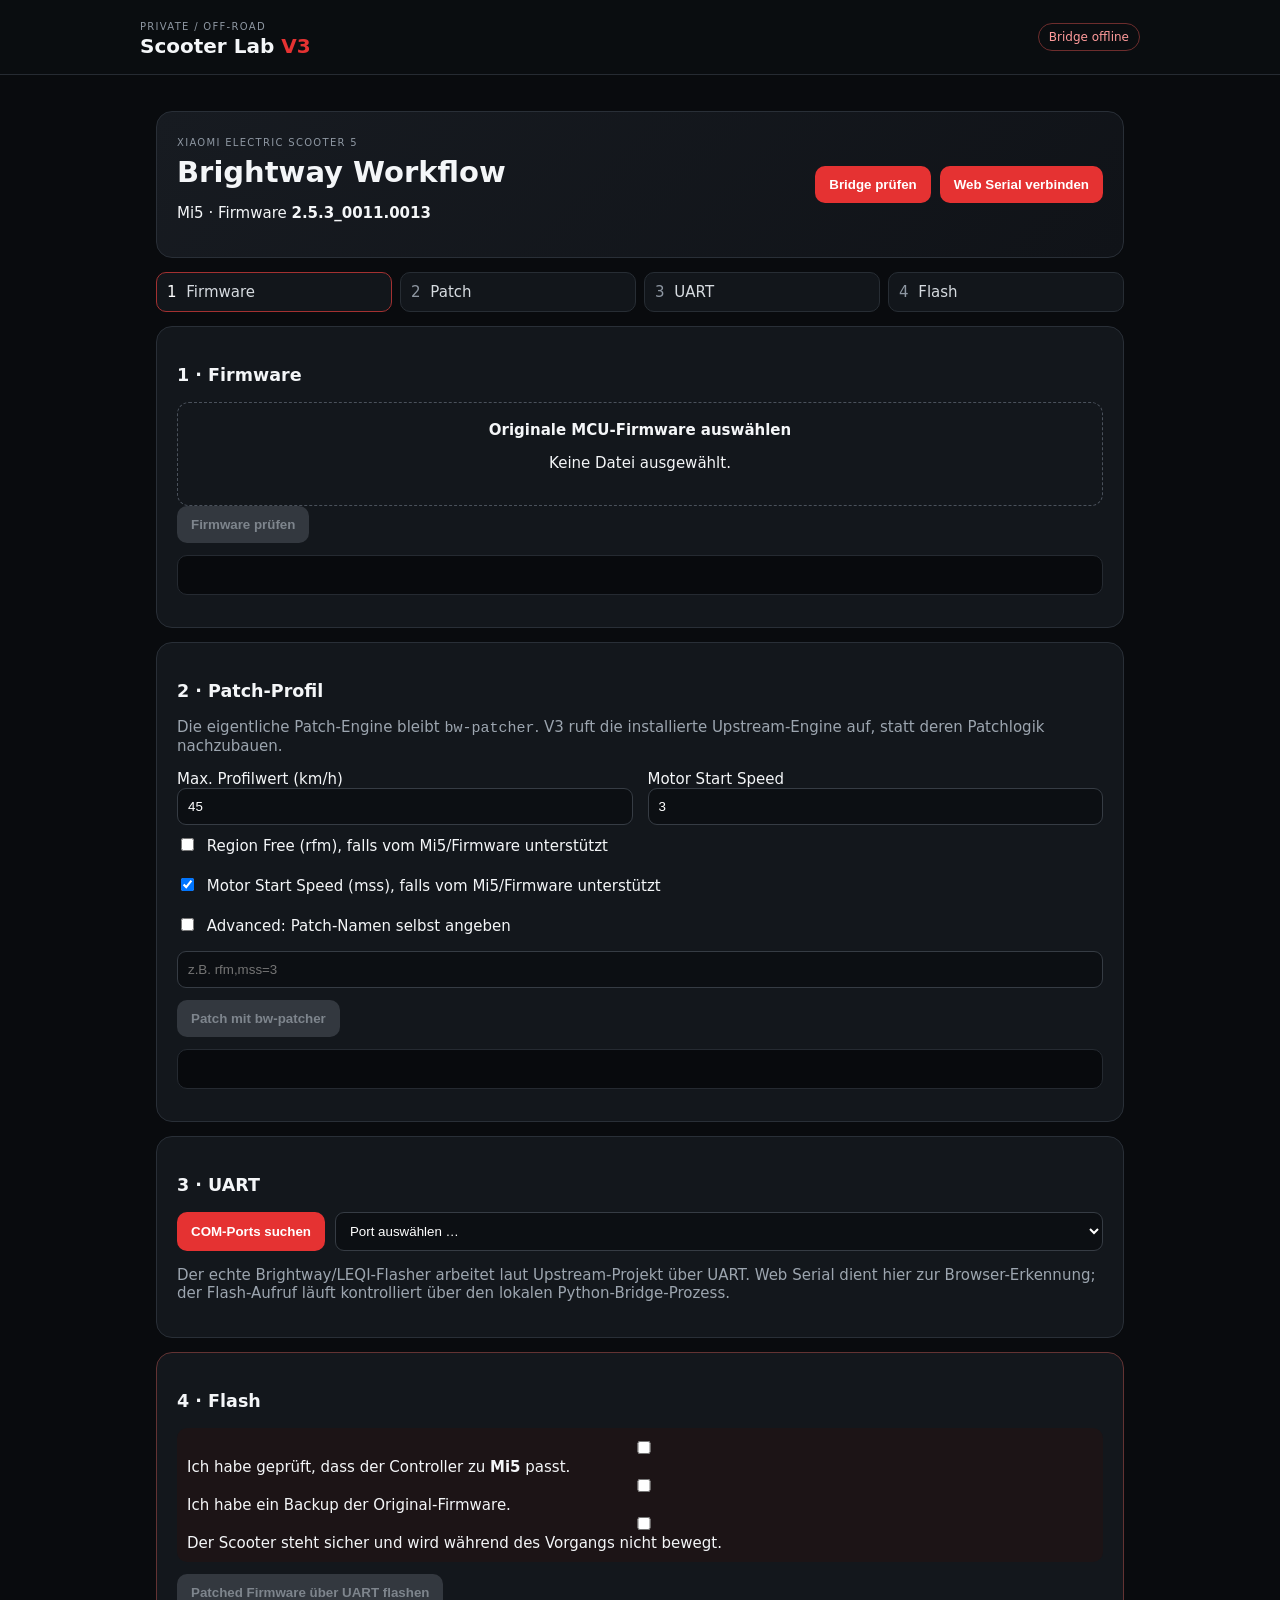
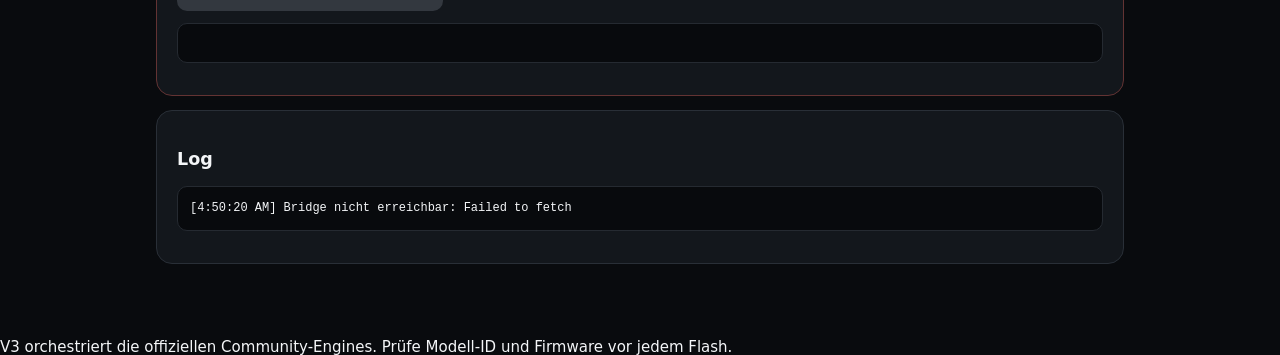
==== web/index.html @ 40575bbc "Add files via upload" ====
<!doctype html>
<html lang="de">
<head>
<meta charset="utf-8"><meta name="viewport" content="width=device-width,initial-scale=1">
<meta name="theme-color" content="#090b0e"><title>Scooter Lab V3 — Mi5</title>
<link rel="stylesheet" href="./styles.css">
</head>
<body>
<header><div><small>PRIVATE / OFF-ROAD</small><h1>Scooter Lab <span>V3</span></h1></div><div id="status" class="pill">Bridge offline</div></header>
<main>
<section class="hero card"><div><small>XIAOMI ELECTRIC SCOOTER 5</small><h2>Brightway Workflow</h2><p>Mi5 · Firmware <b>2.5.3_0011.0013</b></p></div><div class="actions"><button id="bridgeBtn">Bridge prüfen</button><button id="serialBtn">Web Serial verbinden</button></div></section>

<section class="steps">
<div class="step active" data-step="1">1 <span>Firmware</span></div>
<div class="step" data-step="2">2 <span>Patch</span></div>
<div class="step" data-step="3">3 <span>UART</span></div>
<div class="step" data-step="4">4 <span>Flash</span></div>
</section>

<section class="card">
<h3>1 · Firmware</h3>
<div class="drop"><input id="fw" type="file" accept=".bin"><label for="fw">Originale MCU-Firmware auswählen</label><p id="fwInfo">Keine Datei ausgewählt.</p></div>
<button id="inspect" disabled>Firmware prüfen</button>
<pre id="inspectOut"></pre>
</section>

<section class="card">
<h3>2 · Patch-Profil</h3>
<p class="muted">Die eigentliche Patch-Engine bleibt <code>bw-patcher</code>. V3 ruft die installierte Upstream-Engine auf, statt deren Patchlogik nachzubauen.</p>
<div class="grid">
<label>Max. Profilwert (km/h)<input id="speed" type="number" min="1" max="100" value="45"></label>
<label>Motor Start Speed<input id="mss" type="number" min="0" max="10" value="3"></label>
</div>
<label class="check"><input id="rfm" type="checkbox"> Region Free (rfm), falls vom Mi5/Firmware unterstützt</label>
<label class="check"><input id="mssOn" type="checkbox" checked> Motor Start Speed (mss), falls vom Mi5/Firmware unterstützt</label>
<label class="check"><input id="advanced" type="checkbox"> Advanced: Patch-Namen selbst angeben</label>
<input id="customPatches" class="wide" placeholder="z.B. rfm,mss=3" disabled>
<button id="patch" disabled>Patch mit bw-patcher</button>
<pre id="patchOut"></pre>
</section>

<section class="card">
<h3>3 · UART</h3>
<div class="uartrow"><button id="ports">COM-Ports suchen</button><select id="port"><option value="">Port auswählen …</option></select></div>
<p class="muted">Der echte Brightway/LEQI-Flasher arbeitet laut Upstream-Projekt über UART. Web Serial dient hier zur Browser-Erkennung; der Flash-Aufruf läuft kontrolliert über den lokalen Python-Bridge-Prozess.</p>
</section>

<section class="card danger">
<h3>4 · Flash</h3>
<div class="confirm"><label><input id="confirmModel" type="checkbox"> Ich habe geprüft, dass der Controller zu <b>Mi5</b> passt.</label>
<label><input id="confirmFile" type="checkbox"> Ich habe ein Backup der Original-Firmware.</label>
<label><input id="confirmGround" type="checkbox"> Der Scooter steht sicher und wird während des Vorgangs nicht bewegt.</label></div>
<button id="flash" disabled>Patched Firmware über UART flashen</button>
<pre id="flashOut"></pre>
</section>

<section class="card"><h3>Log</h3><pre id="log"></pre></section>
</main>
<footer>V3 orchestriert die offiziellen Community-Engines. Prüfe Modell-ID und Firmware vor jedem Flash.</footer>
<script type="module" src="./app.js"></script>
</body></html>
---- web/styles.css ----
*{box-sizing:border-box}body{margin:0;background:#090b0e;color:#f4f6f8;font:15px system-ui,sans-serif}header{position:sticky;top:0;z-index:2;display:flex;justify-content:space-between;align-items:center;padding:16px max(18px,calc((100vw - 1000px)/2));background:#0b0e12ee;border-bottom:1px solid #262b32;backdrop-filter:blur(12px)}h1{margin:0;font-size:20px}h1 span{color:#e53232}small{letter-spacing:.13em;color:#8e97a2;font-size:10px}main{max-width:1000px;margin:auto;padding:22px 16px 60px}.card{background:#13171c;border:1px solid #292f37;border-radius:16px;padding:20px;margin:14px 0}.hero{display:flex;justify-content:space-between;align-items:center;gap:18px;background:linear-gradient(135deg,#171b21,#101318)}h2{margin:5px 0;font-size:29px}.muted{color:#9ca5af}.actions{display:flex;gap:9px;flex-wrap:wrap}.pill{border:1px solid #624b1c;color:#e8c663;padding:6px 10px;border-radius:999px;font-size:12px}.pill.ok{border-color:#275f3b;color:#75dd9b}.pill.bad{border-color:#6d2d2d;color:#ff9b9b}.steps{display:grid;grid-template-columns:repeat(4,1fr);gap:8px;margin:14px 0}.step{background:#12161b;border:1px solid #272d34;border-radius:10px;padding:10px;color:#8e97a2}.step span{margin-left:5px;color:#d6dbe0}.step.active{border-color:#a33131;color:#fff}button{border:0;border-radius:10px;padding:11px 14px;background:#e53232;color:white;font-weight:700;cursor:pointer}button:disabled{background:#33383f;color:#7e858d;cursor:not-allowed}input,select{background:#0c0f13;color:#fff;border:1px solid #363c44;border-radius:9px;padding:10px;width:100%}.drop{border:1px dashed #4a515b;border-radius:12px;padding:18px;text-align:center}.drop input{display:none}.drop label{display:block;font-weight:700;cursor:pointer}.grid{display:grid;grid-template-columns:1fr 1fr;gap:15px}.check{display:block;padding:10px 0}.check input{width:auto;margin-right:8px}.wide{margin:6px 0 12px}.uartrow{display:grid;grid-template-columns:auto 1fr;gap:10px}pre{white-space:pre-wrap;word-break:break-word;background:#080a0d;border:1px solid #252a31;border-radius:10px;padding:12px;min-height:40px;font:12px/1.55 ui-monospace,monospace}.danger{border-color:#633333}.confirm{background:#1c1416;border-radius:10px;padding:10px;margin-bottom:12px}@media(max-width:700px){.hero{display:block}.actions button{width:100%}.grid{grid-template-columns:1fr}.steps span{display:none}.uartrow{grid-template-columns:1fr}}
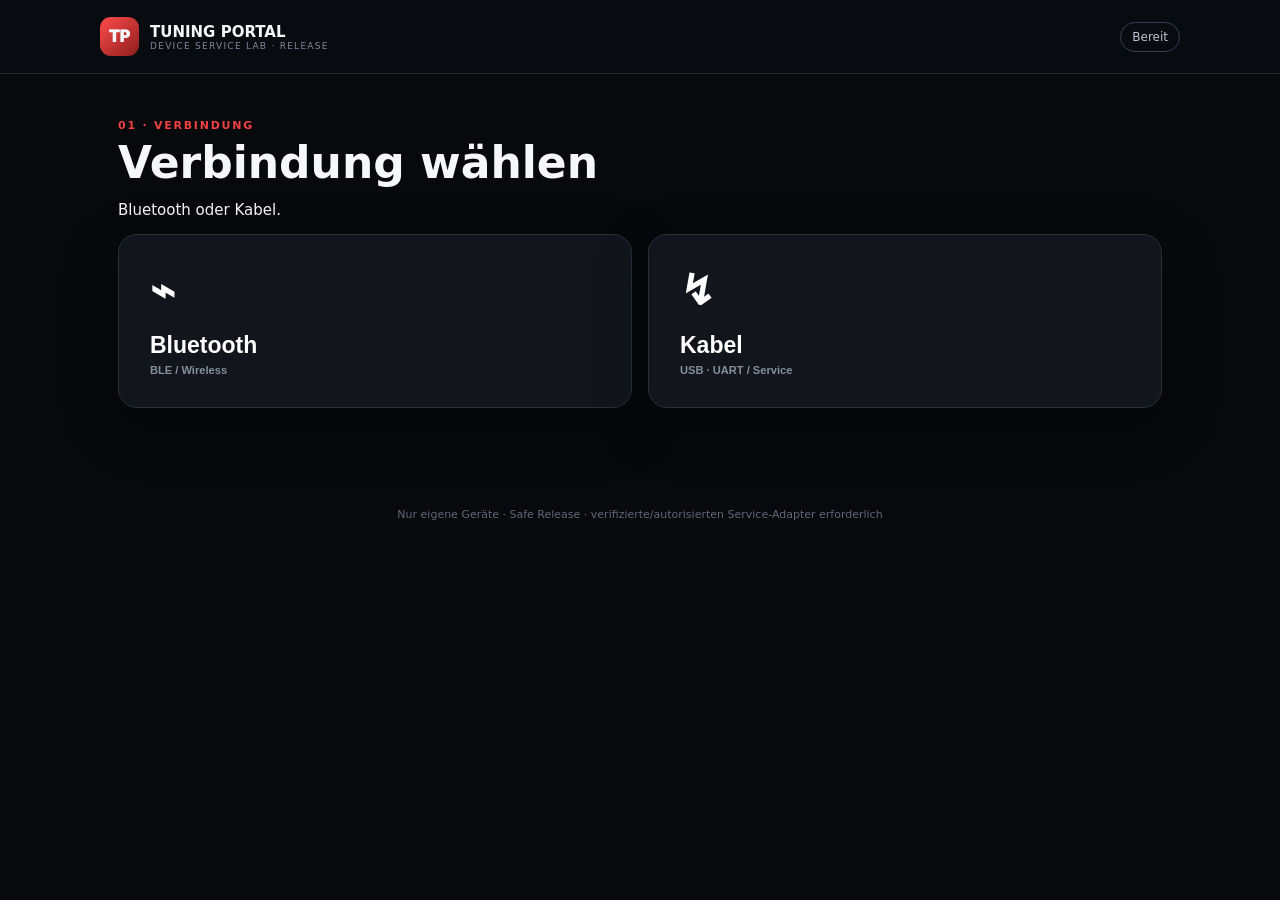
==== commit 524d8813: "Add files via upload" ====
--- a/web/index.html
+++ b/web/index.html
@@ -1,61 +1,10 @@
-<!doctype html>
-<html lang="de">
-<head>
-<meta charset="utf-8"><meta name="viewport" content="width=device-width,initial-scale=1">
-<meta name="theme-color" content="#090b0e"><title>Scooter Lab V3 — Mi5</title>
-<link rel="stylesheet" href="./styles.css">
-</head>
-<body>
-<header><div><small>PRIVATE / OFF-ROAD</small><h1>Scooter Lab <span>V3</span></h1></div><div id="status" class="pill">Bridge offline</div></header>
+<!doctype html><html lang="de"><head><meta charset="utf-8"><meta name="viewport" content="width=device-width,initial-scale=1"><meta name="theme-color" content="#080a0e"><title>Tuning Portal — Release</title><link rel="stylesheet" href="style.css"></head><body>
+<header><div class="brand"><div class="logo">TP</div><div><b>TUNING PORTAL</b><small>DEVICE SERVICE LAB · RELEASE</small></div></div><div id="status" class="status">Bereit</div></header>
 <main>
-<section class="hero card"><div><small>XIAOMI ELECTRIC SCOOTER 5</small><h2>Brightway Workflow</h2><p>Mi5 · Firmware <b>2.5.3_0011.0013</b></p></div><div class="actions"><button id="bridgeBtn">Bridge prüfen</button><button id="serialBtn">Web Serial verbinden</button></div></section>
-
-<section class="steps">
-<div class="step active" data-step="1">1 <span>Firmware</span></div>
-<div class="step" data-step="2">2 <span>Patch</span></div>
-<div class="step" data-step="3">3 <span>UART</span></div>
-<div class="step" data-step="4">4 <span>Flash</span></div>
-</section>
-
-<section class="card">
-<h3>1 · Firmware</h3>
-<div class="drop"><input id="fw" type="file" accept=".bin"><label for="fw">Originale MCU-Firmware auswählen</label><p id="fwInfo">Keine Datei ausgewählt.</p></div>
-<button id="inspect" disabled>Firmware prüfen</button>
-<pre id="inspectOut"></pre>
-</section>
-
-<section class="card">
-<h3>2 · Patch-Profil</h3>
-<p class="muted">Die eigentliche Patch-Engine bleibt <code>bw-patcher</code>. V3 ruft die installierte Upstream-Engine auf, statt deren Patchlogik nachzubauen.</p>
-<div class="grid">
-<label>Max. Profilwert (km/h)<input id="speed" type="number" min="1" max="100" value="45"></label>
-<label>Motor Start Speed<input id="mss" type="number" min="0" max="10" value="3"></label>
-</div>
-<label class="check"><input id="rfm" type="checkbox"> Region Free (rfm), falls vom Mi5/Firmware unterstützt</label>
-<label class="check"><input id="mssOn" type="checkbox" checked> Motor Start Speed (mss), falls vom Mi5/Firmware unterstützt</label>
-<label class="check"><input id="advanced" type="checkbox"> Advanced: Patch-Namen selbst angeben</label>
-<input id="customPatches" class="wide" placeholder="z.B. rfm,mss=3" disabled>
-<button id="patch" disabled>Patch mit bw-patcher</button>
-<pre id="patchOut"></pre>
-</section>
-
-<section class="card">
-<h3>3 · UART</h3>
-<div class="uartrow"><button id="ports">COM-Ports suchen</button><select id="port"><option value="">Port auswählen …</option></select></div>
-<p class="muted">Der echte Brightway/LEQI-Flasher arbeitet laut Upstream-Projekt über UART. Web Serial dient hier zur Browser-Erkennung; der Flash-Aufruf läuft kontrolliert über den lokalen Python-Bridge-Prozess.</p>
-</section>
-
-<section class="card danger">
-<h3>4 · Flash</h3>
-<div class="confirm"><label><input id="confirmModel" type="checkbox"> Ich habe geprüft, dass der Controller zu <b>Mi5</b> passt.</label>
-<label><input id="confirmFile" type="checkbox"> Ich habe ein Backup der Original-Firmware.</label>
-<label><input id="confirmGround" type="checkbox"> Der Scooter steht sicher und wird während des Vorgangs nicht bewegt.</label></div>
-<button id="flash" disabled>Patched Firmware über UART flashen</button>
-<pre id="flashOut"></pre>
-</section>
-
-<section class="card"><h3>Log</h3><pre id="log"></pre></section>
-</main>
-<footer>V3 orchestriert die offiziellen Community-Engines. Prüfe Modell-ID und Firmware vor jedem Flash.</footer>
-<script type="module" src="./app.js"></script>
-</body></html>+<section id="transport" class="screen active"><div class="eyebrow">01 · VERBINDUNG</div><h1>Verbindung wählen</h1><p>Bluetooth oder Kabel.</p><div class="cards two"><button class="card" data-transport="Bluetooth"><span>⌁</span><b>Bluetooth</b><small>BLE / Wireless</small></button><button class="card" data-transport="Kabel"><span>↯</span><b>Kabel</b><small>USB · UART / Service</small></button></div></section>
+<section id="vehicle" class="screen"><button class="back">← Zurück</button><div class="eyebrow">02 · GERÄT</div><h1>Was möchtest du tunen?</h1><div class="cards two"><button class="card" data-type="scooter"><span>🛴</span><b>E-Scooter</b><small>Xiaomi · Segway-Ninebot · NIU · Navee</small></button><button class="card" data-type="bike"><span>🚲</span><b>E-Bike</b><small>Bosch Smart System</small></button></div></section>
+<section id="brand" class="screen"><button class="back">← Zurück</button><div class="eyebrow">03 · MARKE</div><h1>Marke</h1><div id="brands" class="grid"></div></section>
+<section id="model" class="screen"><button class="back">← Zurück</button><div class="eyebrow">04 · MODELL</div><h1>Modell</h1><div id="models" class="grid"></div></section>
+<section id="dashboard" class="screen"><button class="back">← Zurück</button><div class="eyebrow">05 · SERVICE</div><h1 id="title"></h1><p id="subtitle"></p><div class="actions"><button id="police" class="dark">🚓 Police Mode</button><button id="reset" class="dark">↩ Original wiederherstellen</button></div><div class="notice"><b>⚠️ Achtung</b><br>Diese Release enthält keine fremden Firmwareimages, Schlüssel oder nicht dokumentierten Flash-Befehle. Geschwindigkeits-/Leistungsentsperrungen werden nicht durch diese Version aktiviert.</div><div class="panels"><article><h3>🔌 Verbindung</h3><button id="connect">Gerät auswählen</button><p id="conn">Nicht verbunden</p></article><article><h3>📦 Firmware</h3><input id="file" type="file" accept=".bin,.hex,.zip"><pre id="info">Keine Datei gewählt.</pre></article><article><h3>🛡️ Profil</h3><div id="profile">Originalprofil</div><p class="muted">Police Mode sperrt Profiländerungen in dieser Oberfläche.</p></article><article><h3>⚙️ Service</h3><button id="prepare">Service vorbereiten</button><p class="muted">Vor einem potenziell dauerhaften Vorgang erscheint ein mehrstufiger Warn- und Countdown-Dialog.</p></article></div><pre id="log"></pre></section></main>
+<div id="modal" class="modal hidden"><div class="modalbox"><div class="modalhead"><b id="mstep"></b><button id="mclose">×</button></div><div id="mcontent"></div><div id="countdown"></div><label class="confirm"><input type="checkbox" id="ack"> Ich habe den Hinweis gelesen und verstanden.</label><div class="modalactions"><button id="mback" class="dark">Zurück</button><button id="mnext" disabled>Weiter</button></div></div></div>
+<footer>Nur eigene Geräte · Safe Release · verifizierte/autorisierten Service-Adapter erforderlich</footer><script src="app.js"></script></body></html>
--- a/web/style.css
+++ b/web/style.css
@@ -0,0 +1 @@
+*{box-sizing:border-box}body{margin:0;background:#07090d;color:#f5f7fa;font:15px system-ui,-apple-system,BlinkMacSystemFont,"Segoe UI",sans-serif}header{height:74px;padding:0 max(18px,calc((100vw - 1080px)/2));display:flex;align-items:center;justify-content:space-between;border-bottom:1px solid #242b34;background:#090c11ed;position:sticky;top:0;z-index:4}.brand{display:flex;align-items:center;gap:11px}.logo{display:grid;place-items:center;width:39px;height:39px;border-radius:11px;background:linear-gradient(135deg,#ff4b4b,#8e1d1d);font-weight:950}.brand small{display:block;color:#7f8995;font-size:9px;letter-spacing:.14em}.status{border:1px solid #34404d;border-radius:999px;padding:7px 11px;color:#bbc3cd;font-size:12px}main{max-width:1080px;margin:auto;padding:45px 18px 75px}.screen{display:none}.screen.active{display:block}.eyebrow{font-size:11px;font-weight:900;letter-spacing:.16em;color:#ef4242}h1{font-size:44px;line-height:1.05;margin:8px 0 12px}.cards,.panels{display:grid;grid-template-columns:repeat(2,1fr);gap:16px}.card,.tile,article{background:#12161c;border:1px solid #29313b;border-radius:19px;color:#fff;box-shadow:0 18px 55px #0005}.card{padding:31px;text-align:left;cursor:pointer;transition:.16s}.card:hover,.tile:hover{transform:translateY(-3px);border-color:#e33e3e}.card span{display:block;font-size:42px;margin-bottom:17px}.card b{display:block;font-size:23px}.card small,.tile small,.muted{display:block;color:#858f9b;margin-top:5px}.grid{display:grid;grid-template-columns:repeat(3,1fr);gap:13px}.tile{padding:20px;text-align:left;cursor:pointer}.tile b{font-size:17px}.back{background:none;border:0;color:#adb6c0;padding:0;margin-bottom:22px}.notice{padding:17px;margin:18px 0;background:#211518;border:1px solid #693d42;border-radius:13px;color:#e8ced0}.panels{grid-template-columns:1fr 1fr}.panels article{padding:18px}button{background:#e33b3b;color:#fff;border:0;border-radius:10px;padding:11px 15px;font-weight:850;cursor:pointer}.dark{background:#303640}button:disabled{background:#30353c;color:#777;cursor:not-allowed}.actions{display:flex;gap:10px;flex-wrap:wrap;margin:15px 0}input{width:100%;padding:10px;margin:9px 0;background:#0b0e13;color:#fff;border:1px solid #343c47;border-radius:9px}pre{white-space:pre-wrap;background:#080a0e;border:1px solid #252c35;border-radius:10px;padding:12px;font:12px ui-monospace,Consolas,monospace}.modal{position:fixed;inset:0;background:#000c;display:grid;place-items:center;z-index:20;padding:18px}.hidden{display:none}.modalbox{max-width:620px;width:100%;background:#12161c;border:1px solid #3b444f;border-radius:20px;padding:22px;box-shadow:0 25px 100px #000}.modalhead{display:flex;justify-content:space-between;color:#929ca8;font-size:11px;letter-spacing:.12em}.modalhead button{background:none;font-size:24px;padding:0}.modalbox h2{font-size:28px}.confirm{display:block;background:#0b0e13;border:1px solid #2b333d;border-radius:11px;padding:14px}.confirm input{width:auto}.modalactions{display:flex;justify-content:space-between;margin-top:14px}.modalbox #countdown{text-align:center;color:#ef4444;font-weight:900;padding:14px}footer{text-align:center;color:#606975;font-size:11px;padding:25px}@media(max-width:720px){.cards,.panels,.grid{grid-template-columns:1fr}h1{font-size:34px}}
